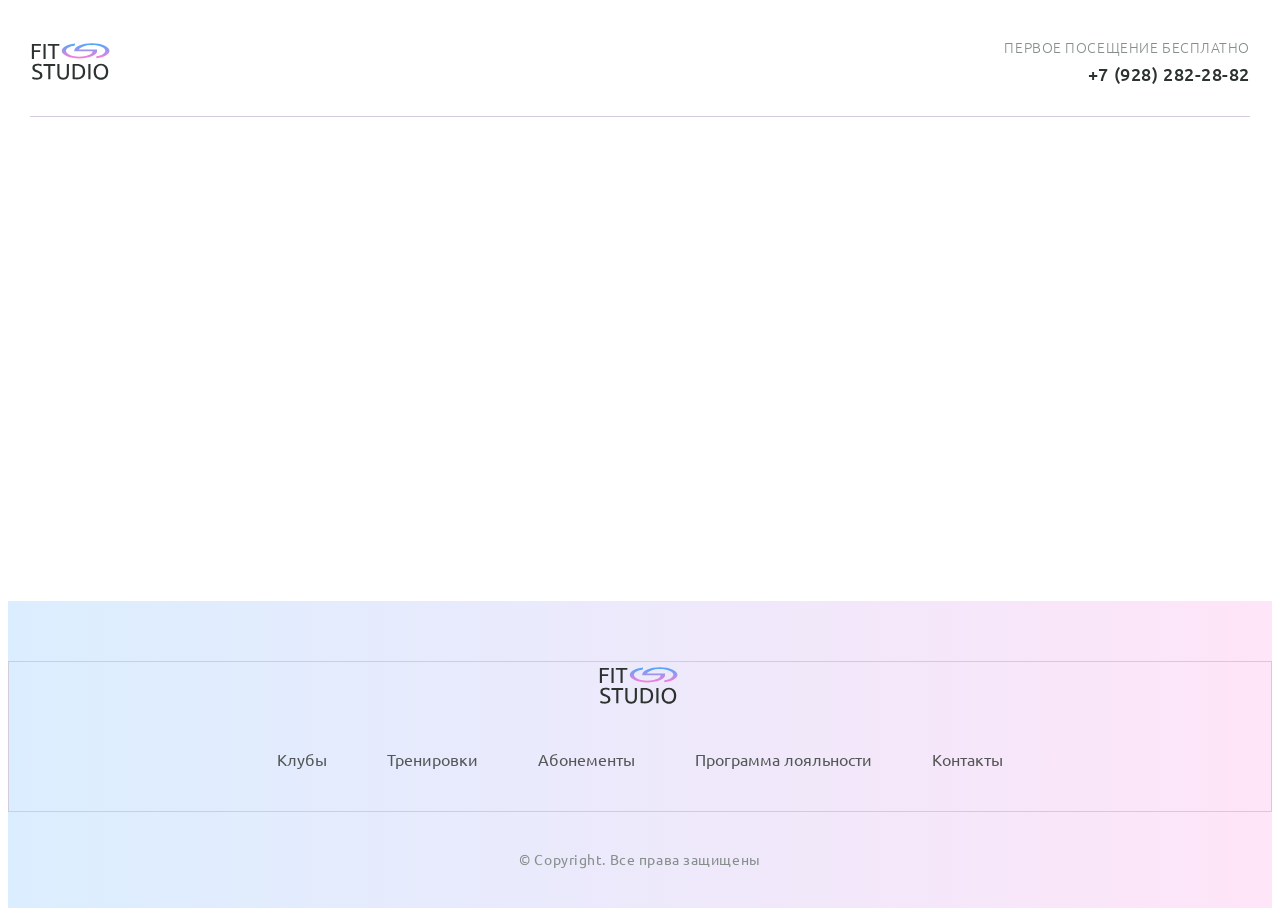
==== fitStudio-main/index.html @ d86f9ed9 "header footer" ====
<!doctype html>
<html lang="ru">
  <head>
    <meta charset="UTF-8" />
    <meta name="viewport" content="width=device-width, initial-scale=1.0" />
    <title>Fit Studio - Главная</title>
    <link rel="stylesheet" href="./css/normalize.css" />
    <link rel="stylesheet" href="./css/font.css" />
    <link rel="stylesheet" href="./css/globals.css" />
    <link rel="stylesheet" href="./css/header.css" />
    <link rel="stylesheet" href="./css/index.css" />
    <link rel="stylesheet" href="./css/footer.css" />
    <link
      rel=" icon"
      type="image/svg+xml"
      sizes="128x128"
      href="./imgs/favicon-icon.svg"
    />
  </head>
  <body>
    <header class="header">
      <div class="container">
        <div class="header-inner">
          <a href="/">
            <img src="./imgs/logo-icon.svg" width="84" height="45" alt="" />
          </a>
          <div class="phone">
            <p class="phone-text">Первое посещение бесплатно</p>
            <a class="phone-link" href="tel:79282822882">+7 (928) 282-28-82</a>
          </div>
        </div>
      </div>
    </header>
    <footer class="footer">
      <div class="footer-top">
        <div class="container">
          <a href="/">
            <img
              class="footer-logo"
              src="./imgs/logo-icon.svg"
              width="84"
              height="45"
              alt=""
            />
          </a>
          <nav class="menu">
            <ul>
              <li><a href="#">Клубы</a></li>
              <li><a href="#">Тренировки</a></li>
              <li><a href="#">Абонементы</a></li>
              <li><a href="#">Программа лояльности</a></li>
              <li><a href="#">Контакты</a></li>
            </ul>
          </nav>
        </div>
      </div>
      <div class="container">
        <p class="copyright">&copy; Copyright. Все права защищены</p>
      </div>
    </footer>
  </body>
</html>
---- fitStudio-main/css/font.css ----
@font-face {
  font-family: "Ubuntu";

  src:
    local("Ubuntu"),
    url("../fonts/UbuntuLight.woff2") format("woff2");
  font-weight: 300;
  font-style: normal;
  font-display: swap;
}

@font-face {
  font-family: "Ubuntu";

  src:
    local("Ubuntu"),
    url("../fonts/UbuntuRegular.woff2") format("woff2");
  font-weight: 400;
  font-style: normal;
  font-display: swap;
}

@font-face {
  font-family: "Ubuntu";

  src:
    local("Ubuntu"),
    url("../fonts/UbuntuMedium.woff2") format("woff2");
  font-weight: 500;
  font-style: normal;
  font-display: swap;
}

@font-face {
  font-family: "Oswald";

  src:
    local("Oswald"),
    url("../fonts/OswaldMedium.woff2") format("woff2");
  font-weight: 500;
  font-style: normal;
  font-display: swap;
}

@font-face {
  font-family: "Oswald";

  src:
    local("Oswald"),
    url("../fonts/OswaldSemiBold.woff2") format("woff2");
  font-weight: 600;
  font-style: normal;
  font-display: swap;
}
---- fitStudio-main/css/globals.css ----
html {
  font-family: "Ubuntu", sans-serif;
  font-weight: 400;
}

*,
*::before,
*::after {
  box-sizing: border-box;
}

body {
  display: flex;
  flex-direction: column;
  min-height: 100vh;
}

article {
  padding-top: 80px;
  margin-bottom: 120px;
}

h1,
h2,
h3,
h4,
h5,
h6,
p {
  margin: 0;
}

a {
  text-decoration: none;
}

.container {
  max-width: 1250px;
  margin: 0 auto;
  padding: 0 15px;
}
---- fitStudio-main/css/header.css ----
.header-inner {
  display: flex;
  justify-content: space-between;
  align-items: center;
  gap: 10px;
  padding-top: 30px;
  padding-bottom: 30px;
  border-bottom: 1px solid #d3cbd9;
}

.phone {
  font-weight: 300;
  font-size: 14px;
  letter-spacing: 0.04em;
  text-transform: uppercase;
  text-align: right;
  color: #858e8a;
}

.phone p {
  margin-bottom: 8px;
}

.phone a {
  font-weight: 500;
  font-size: 18px;
  color: #2c332f;
  transition: color 0.2s;
}

.phone a:hover {
  color: #3596ed;
}
---- fitStudio-main/css/footer.css ----
.footer {
  padding: 60px 0 40px;
  margin-top: auto;
  background: linear-gradient(
    90deg,
    rgba(73, 169, 255, 0.2) 0%,
    rgba(252, 124, 217, 0.2) 100%
  );
  text-align: center;
}

.footer-top {
  padding-bottom: 40px;
  margin-bottom: 40px;
  border: 1px solid #d3cbd9;
}

.footer-logo {
  display: inline-block;
  margin-bottom: 40px;
}

.menu ul {
  display: flex;
  justify-content: center;
  align-items: center;
  gap: 60px;
  list-style: none;
  margin: 0;
  padding: 0;
}

.menu a {
  font-weight: 400;
  font-size: 16px;
  line-height: 130%;
  color: #535755;
  transition: color 0.2s;
}

.menu a:hover {
  color: #3596ed;
}

.copyright {
  font-weight: 400;
  font-size: 14px;
  letter-spacing: 0.04em;
  color: #858e8a;
}
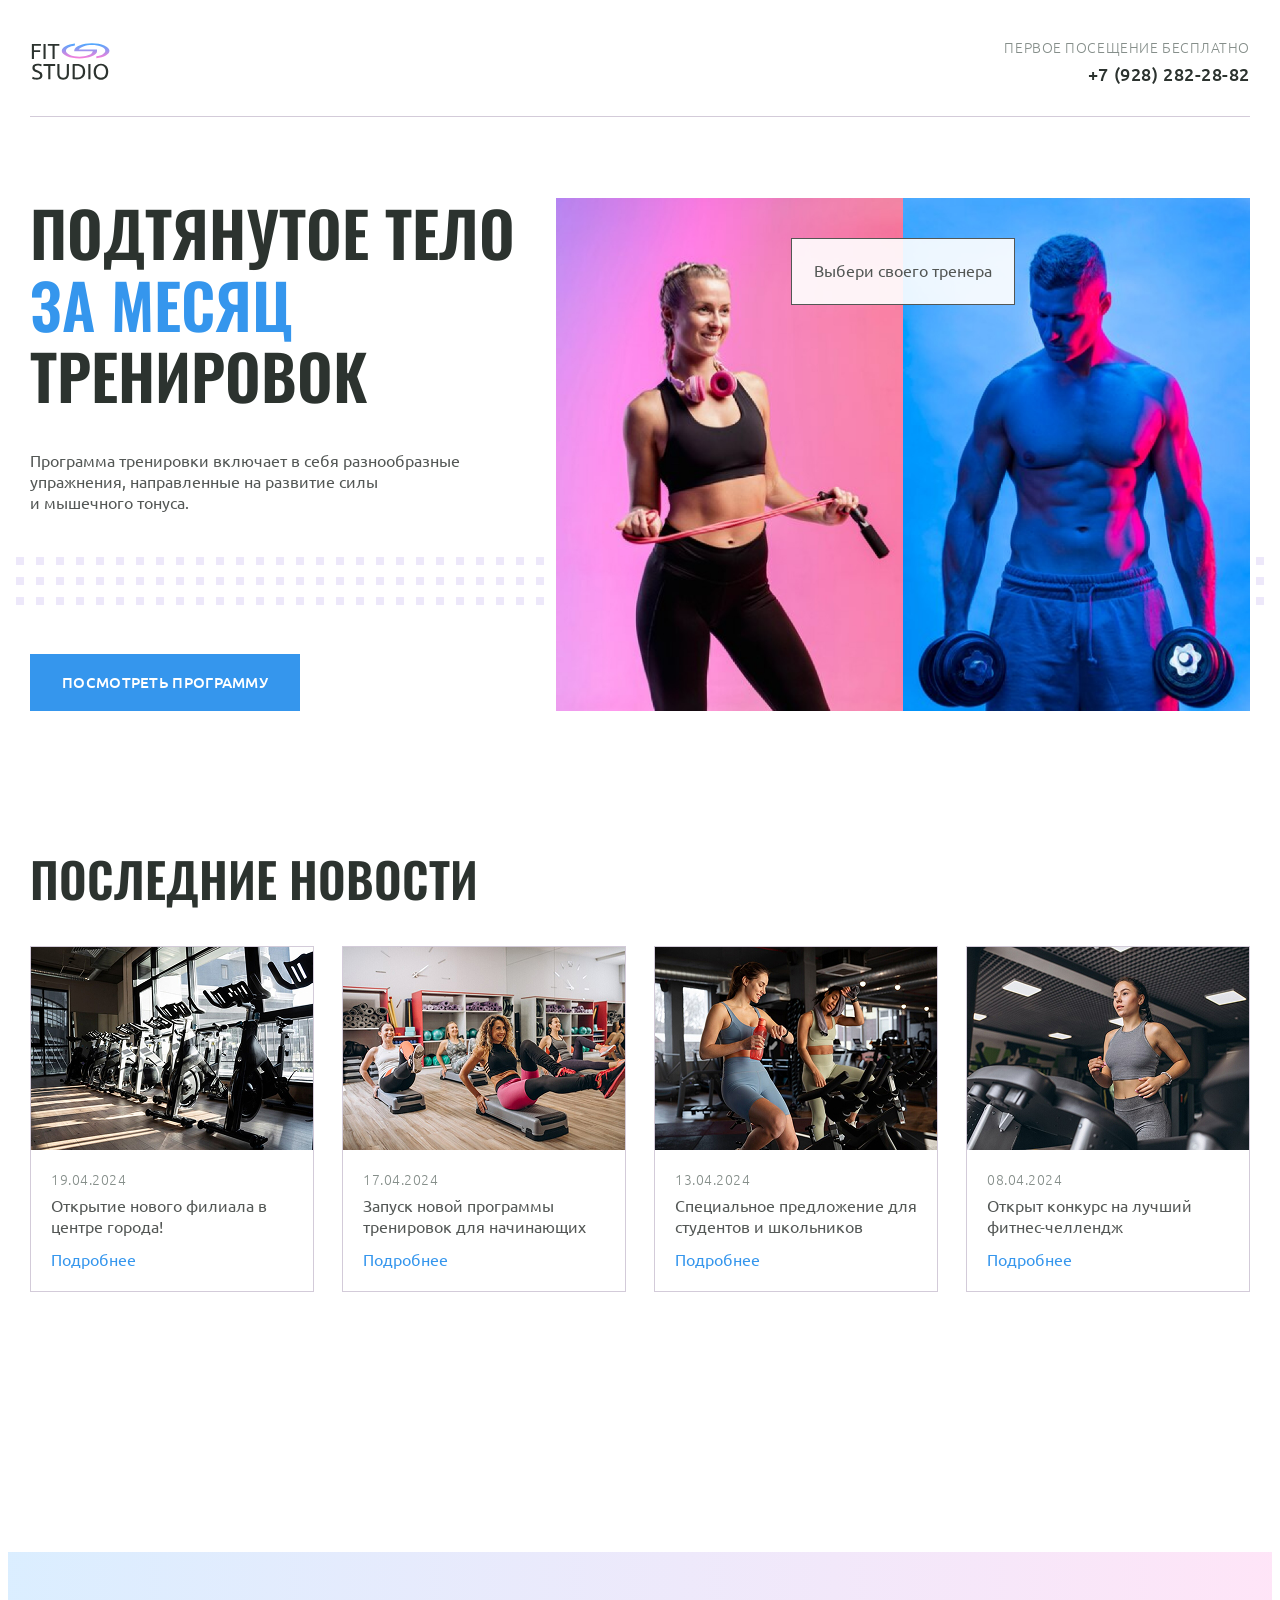
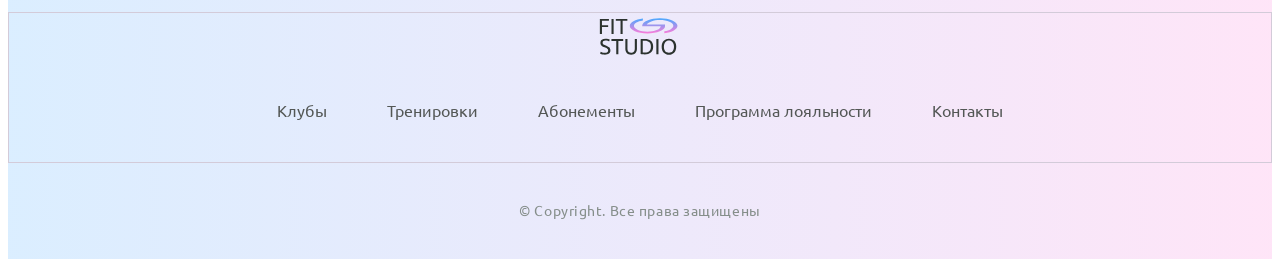
==== commit c340888f: "Hero и последние новости" ====
--- a/fitStudio-main/index.html
+++ b/fitStudio-main/index.html
@@ -24,13 +24,127 @@
           <a href="/">
             <img src="./imgs/logo-icon.svg" width="84" height="45" alt="" />
           </a>
-          <div class="phone">
+          <div class="phone text-sub">
             <p class="phone-text">Первое посещение бесплатно</p>
             <a class="phone-link" href="tel:79282822882">+7 (928) 282-28-82</a>
           </div>
         </div>
       </div>
     </header>
+    <section class="hero section">
+      <div class="container hero-container">
+        <div class="hero-info">
+          <h1>подтянутое тело <strong>за месяц</strong> тренировок</h1>
+          <p class="text">
+            Программа тренировки включает в себя разнообразные упражнения,
+            направленные на развитие силы и мышечного тонуса.
+          </p>
+          <a class="button" href="#">Посмотреть программу</a>
+        </div>
+        <div class="hero-images">
+          <p class="hero-choose text">Выбери своего тренера</p>
+          <img
+            src="./imgs/woman-img.jpg"
+            alt="спортивная женщина"
+            height="513"
+            width="347"
+          />
+          <img
+            src="./imgs/man-img.jpg"
+            alt="спортивный мужчина"
+            height="513"
+            width="347"
+          />
+        </div>
+      </div>
+    </section>
+    <section class="news section">
+      <div class="container">
+        <h2 class="title-large">Последние новости</h2>
+        <div class="news-container">
+          <article class="news-article">
+            <header>
+              <img
+                src="./imgs/news/news-img1.jpg"
+                width="284"
+                height="203"
+                alt="спортивный зал"
+              />
+              <div class="news-info">
+                <time class="news-date text-sub" datetime="2024-04-19"
+                  >19.04.2024
+                </time>
+                <h3 class="text">Открытие нового филиала в центре города!</h3>
+              </div>
+            </header>
+            <footer>
+              <a class="news-link" href="article.html">Подробнее</a>
+            </footer>
+          </article>
+          <article class="news-article">
+            <header>
+              <img
+                src="./imgs/news/news-img2.jpg"
+                width="284"
+                height="203"
+                alt="группа девушек занимается в спортивном зале"
+              />
+              <div class="news-info">
+                <time class="news-date text-sub" datetime="2024-04-17"
+                  >17.04.2024
+                </time>
+                <h3 class="text">
+                  Запуск новой программы тренировок для начинающих
+                </h3>
+              </div>
+            </header>
+            <footer>
+              <a class="news-link" href="#">Подробнее</a>
+            </footer>
+          </article>
+          <article class="news-article">
+            <header>
+              <img
+                src="./imgs/news/news-img3.jpg"
+                width="284"
+                height="203"
+                alt="две девушки занимаются на велотренажерах"
+              />
+              <div class="news-info">
+                <time class="news-date text-sub" datetime="2024-04-13"
+                  >13.04.2024
+                </time>
+                <h3 class="text">
+                  Специальное предложение для студентов и школьников
+                </h3>
+              </div>
+            </header>
+            <footer>
+              <a class="news-link" href="#">Подробнее</a>
+            </footer>
+          </article>
+          <article class="news-article">
+            <header>
+              <img
+                src="./imgs/news/news-img4.jpg"
+                width="284"
+                height="203"
+                alt="девушка в сером спортивном костюме занимается на беговой дорожке"
+              />
+              <div class="news-info">
+                <time class="news-date text-sub" datetime="2024-04-08"
+                  >08.04.2024
+                </time>
+                <h3 class="text">Открыт конкурс на лучший фитнес-челлендж</h3>
+              </div>
+            </header>
+            <footer>
+              <a class="news-link" href="#">Подробнее</a>
+            </footer>
+          </article>
+        </div>
+      </div>
+    </section>
     <footer class="footer">
       <div class="footer-top">
         <div class="container">
--- a/fitStudio-main/css/globals.css
+++ b/fitStudio-main/css/globals.css
@@ -16,7 +16,7 @@
 }
 
 article {
-  padding-top: 80px;
+  /* padding-top: 80px; */
   margin-bottom: 120px;
 }
 
@@ -39,3 +39,52 @@
   margin: 0 auto;
   padding: 0 15px;
 }
+
+.text {
+  font-family: "Ubuntu", sans-serif;
+  font-weight: 400;
+  font-size: 16px;
+  line-height: 130%;
+  color: #535755;
+}
+
+.button {
+  display: inline-block;
+  padding: 19px 32px;
+  font-weight: 500;
+  font-size: 15px;
+  line-height: 130%;
+  letter-spacing: 0.02em;
+  text-transform: uppercase;
+  text-align: center;
+  color: #fff;
+  background-color: #3596ed;
+  transition: opacity 0.2s;
+}
+
+.button:hover {
+  opacity: 0.8;
+}
+
+.section {
+  margin-bottom: 140px;
+}
+
+.title-large {
+  max-width: 596px;
+  font-family: Oswald, sans-serif;
+  font-weight: 600;
+  font-size: 48px;
+  line-height: 115%;
+  text-transform: uppercase;
+  color: #2c332f;
+  margin-bottom: 40px;
+}
+
+.text-sub {
+  font-weight: 300;
+  font-size: 14px;
+  letter-spacing: 0.04em;
+  text-transform: uppercase;
+  color: #858e8a;
+}
--- a/fitStudio-main/css/header.css
+++ b/fitStudio-main/css/header.css
@@ -9,12 +9,7 @@
 }
 
 .phone {
-  font-weight: 300;
-  font-size: 14px;
-  letter-spacing: 0.04em;
-  text-transform: uppercase;
   text-align: right;
-  color: #858e8a;
 }
 
 .phone p {
--- a/fitStudio-main/css/index.css
+++ b/fitStudio-main/css/index.css
@@ -0,0 +1,113 @@
+.hero {
+  padding-top: 80px;
+  position: relative;
+}
+
+.hero::after {
+  content: "";
+  width: 100%;
+  bottom: 106px;
+  position: absolute;
+  z-index: -1;
+  height: 48px;
+  background: url(../imgs/decor-large-icon.svg) repeat-x;
+}
+
+.hero-container {
+  display: flex;
+  align-items: center;
+  gap: 28px;
+}
+
+.hero h1 {
+  margin-bottom: 40px;
+  font-family: "Oswald", sans-serif;
+  font-weight: 600;
+  font-size: 62px;
+  line-height: 115%;
+  text-transform: uppercase;
+  color: #2c332f;
+}
+
+.hero h1 strong {
+  font-weight: 600;
+  color: #3596ed;
+}
+
+.hero-info .text {
+  max-width: 440px;
+  margin-bottom: 140px;
+}
+
+.hero-images {
+  position: relative;
+  display: flex;
+}
+
+.hero-choose {
+  position: absolute;
+  top: 40px;
+  left: 50%;
+  transform: translateX(-50%);
+  max-width: 161 px;
+  padding: 22px;
+  background: rgb(255 255 255 / 0.9);
+  border: 1px solid #535755;
+  text-align: center;
+}
+
+.news-container {
+  display: flex;
+  gap: 28px;
+}
+
+.news-article {
+  display: flex;
+  flex-direction: column;
+  max-width: 284px;
+  border: 1px solid #d3cbd9;
+  background: #fff;
+  overflow: hidden;
+}
+
+.news-article img {
+  display: block;
+}
+
+.news-info {
+  padding: 20px 20px 0;
+  margin-bottom: 12px;
+}
+
+.news-date {
+  display: inline-block;
+  margin-bottom: 8px;
+}
+
+.news-article footer {
+  margin-top: auto;
+  padding: 0 20px 20px;
+}
+
+.news-link {
+  display: flex;
+  align-items: center;
+  gap: 8px;
+  font-weight: 400;
+  font-size: 16px;
+  line-height: 130%;
+  color: #3596ed;
+}
+
+.news-link::after {
+  content: "";
+  display: inline-block;
+  width: 22px;
+  height: 9px;
+  background-image: url(/imgs/arrow-right-icon.svg);
+  transition: transform 0.3s;
+}
+
+.news-link:hover::after {
+  transform: translateX(9px);
+}
